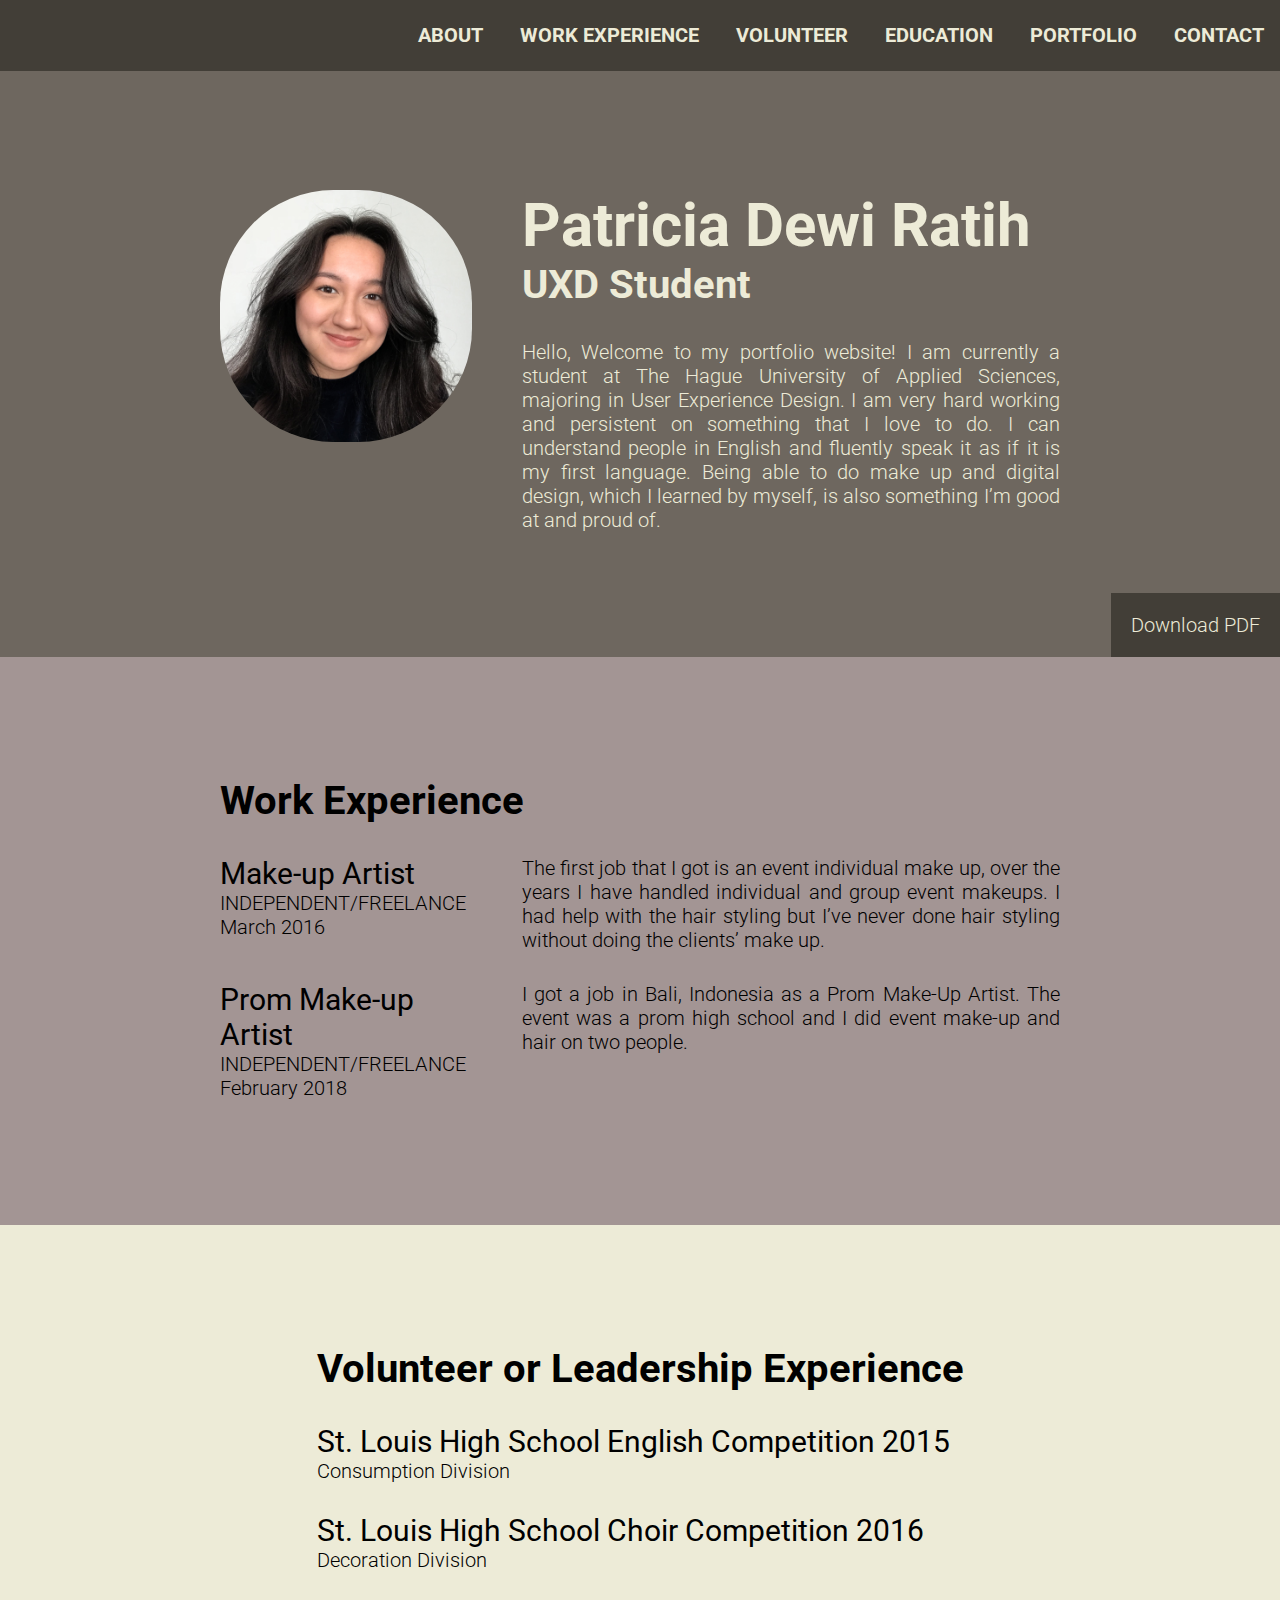
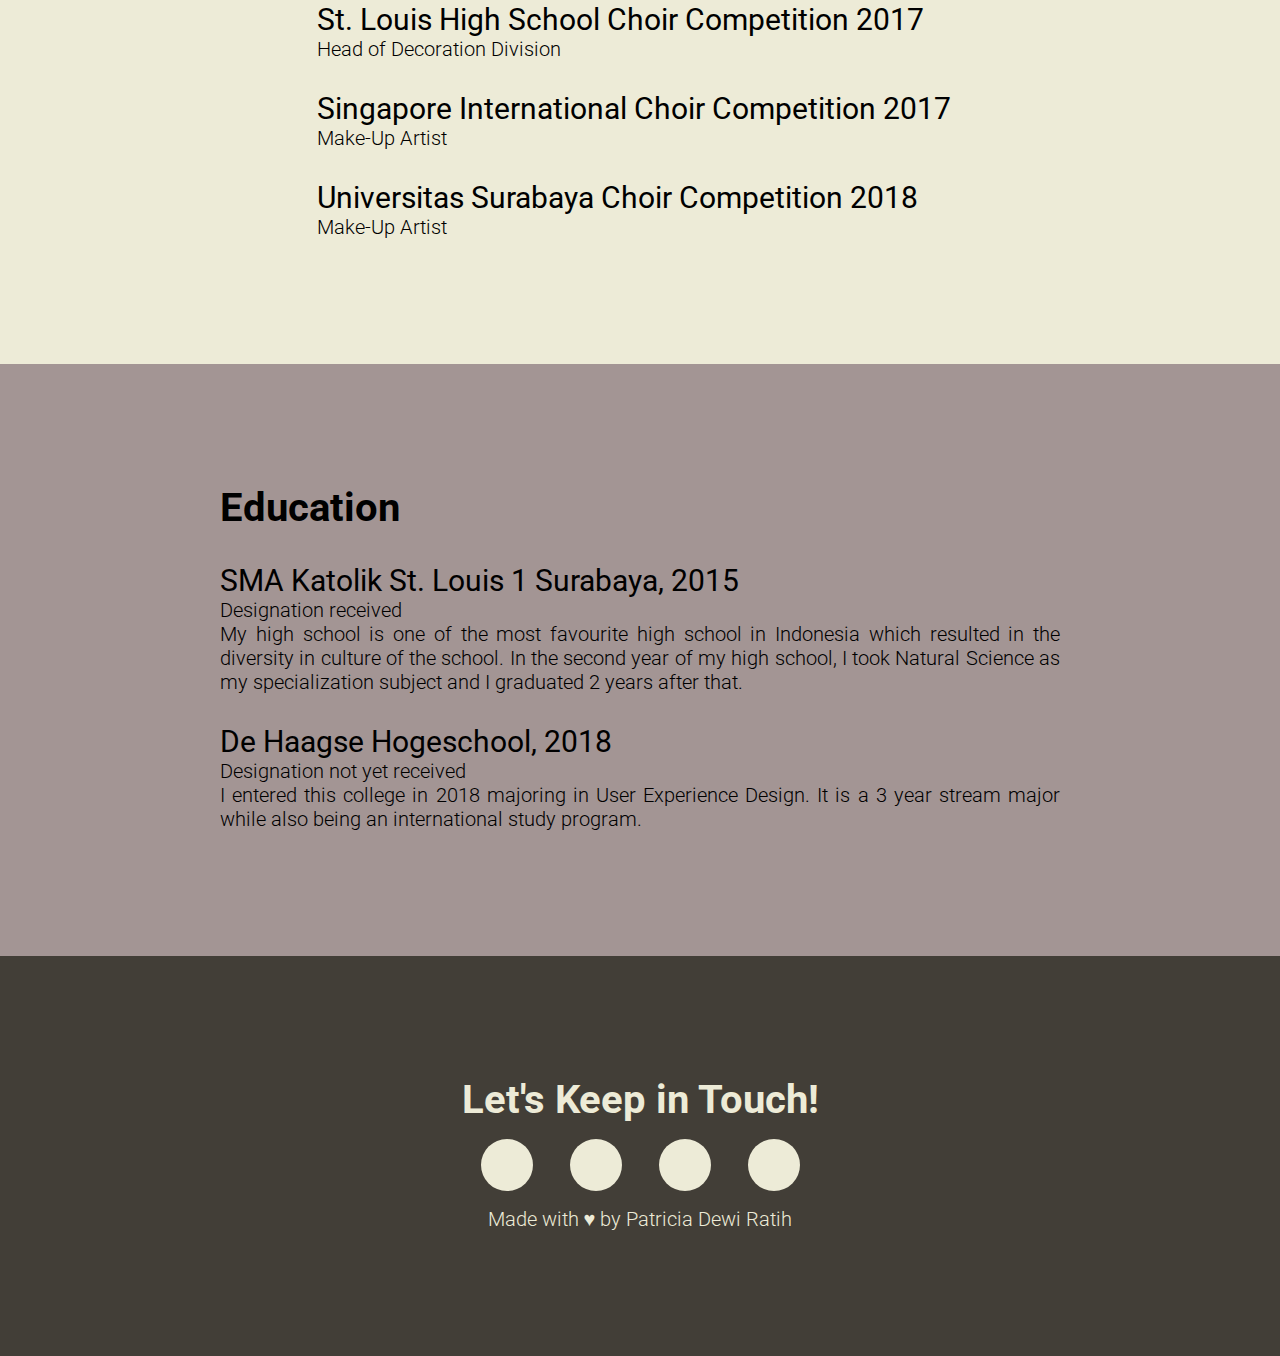
==== css-resume/index.html @ b235ac2b "can still be improved" ====
<!DOCTYPE html>
<html lang="en">
<head>
    <meta charset="UTF-8">
    <meta name="viewport" content="width=device-width, initial-scale=1.0">
    <title>Patricia Dewi Ratih| Portfolio</title>
    <link href="https://fonts.googleapis.com/css?family=Roboto:300,400,700" rel="stylesheet">
    <link rel="stylesheet" href="https://use.fontawesome.com/releases/v5.6.3/css/all.css" integrity="sha384-UHRtZLI+pbxtHCWp1t77Bi1L4ZtiqrqD80Kn4Z8NTSRyMA2Fd33n5dQ8lWUE00s/" crossorigin="anonymous">
    <link rel="stylesheet" href="css/styles.css">
</head>
<body>
    <!-- // Intro -->
    <header id="about">
        <a href="../css-resume/file/Curriculum Vitae.pdf" class="btn download" download>Download PDF</a>
        <nav>
                <label for="toggle"> &#9776; </label>
                <input type="checkbox" id="toggle"/>
                <div class="menu">
                    <a href="index.html#about">About</a>
                    <a href="index.html#work">Work Experience</a>
                    <a href="index.html#volunteer">Volunteer</a>
                    <a href="index.html#education">Education</a>
                    <a href="portfolio.html">Portfolio</a>
                    <a href="index.html#contact">Contact</a>
            </nav>
        <div class="content-wrap">
        <img class="profile-img col-narrow" src="images/IMG_1106 copy.jpg" alt="Patricia Dewi Ratih">
        <div class="col-wide">
            <h1>Patricia Dewi Ratih</h1>
            <h2>UXD Student</h2>
            <p>Hello, Welcome to my portfolio website!
                I am currently a student at The Hague University of Applied Sciences, majoring in User Experience Design. I am very hard working and persistent on something that I love to do. I can understand people in English and fluently speak it as if it is my first language. Being able to do make up and digital design, which I learned by myself, is also something I’m good at and proud of.</p>
        </div>
        </div>
    </header>
    
    <main> 
        <!-- // Work Experience -->
        <section id="work"class="work">
            <div class="content-wrap">
                <h2>Work Experience</h2>

                <!-- Job 1 Details: copy this whole block to add more jobs -->
                <div class="col-narrow">
                    <h3>Make-up Artist</h3>
                    <p class="uppercase">Independent/Freelance</p>
                    <p>March 2016</p>
                </div>
                <!-- Add as many paragraphs as you need. -->
                <div class="col-wide job-description">
                    <p>The first job that I got is an event individual make up, over the years I have handled individual and group event makeups. I had help with the hair styling but I’ve never done hair styling without doing the clients’ make up.</p>
                </div>
                <!-- Job 2 Details: copy this whole block to add more jobs -->
                <div class="col-narrow">
                    <h3>Prom Make-up Artist</h3>
                    <p class="uppercase">Independent/Freelance</p>
                    <p>February 2018</p>
                </div>
                <!-- Add as many paragraphs as you need. -->
                <div class="col-wide job-description">
                    <p>I got a job in Bali, Indonesia as a Prom Make-Up Artist. The event was a prom high school and I did event make-up and hair on two people.</p>
                </div>
                <!-- end of Job Details block. -->
            </div>
        </section>

        <section id="volunteer" class="volunteer">
            <div class="content-wrap">
                <h2>Volunteer or Leadership Experience</h2>

                <!-- Volunteer Experience: copy this whole block to add more jobs -->
                <h3>St. Louis High School English Competition 2015</h3>
                <p>Consumption Division</p>
                
                <!-- JVolunteer Experience: copy this whole block to add more jobs -->
                <h3>St. Louis High School Choir Competition 2016</h3>
                <p>Decoration Division</p>
                
                <!-- Volunteer Experience: copy this whole block to add more jobs -->
                <h3>St. Louis High School Choir Competition 2017</h3>
                <p>Head of Decoration Division</p>
            
                <!-- Volunteer Experience: copy this whole block to add more jobs -->
                <h3>Singapore International Choir Competition 2017</h3>
                <p>Make-Up Artist</p>

                <!-- Volunteer Experience: copy this whole block to add more jobs -->
                <h3>Universitas Surabaya Choir Competition 2018 </h3>
                <p>Make-Up Artist</p>

                <!-- end of Volunteer Experience block. -->
            </div>
        </section>

        <!-- // Education -->
        <section id="education" class="education">
            <div class="content-wrap">
                <h2>Education</h2>

                <!-- School details: copy this whole block to add more schools. -->
                <h3>SMA Katolik St. Louis 1 Surabaya, 2015</h3>
                <p>Designation received</p>
                
                <!-- Add as many paragraphs as you need. -->
                <p>My high school is one of the most favourite high school in Indonesia which resulted in the diversity in culture of the school. In the second year of my high school, I took Natural Science as my specialization subject and I graduated 2 years after that. </p>

                <!-- School details: copy this whole block to add more schools. -->
                <h3>De Haagse Hogeschool, 2018</h3>
                <p>Designation not yet received</p>
                
                <!-- Add as many paragraphs as you need. -->
                <p>I entered this college in 2018 majoring in User Experience Design. It is a 3 year stream major while also being an international study program.</p>
                <!-- End of school details. -->
        </div>
        </section>
        
    </main>
    
    <!-- // Footer & contact info -->
    <footer>
        <div id="contact" class="content-wrap">
        <h2>Let's Keep in Touch!</h2>
        
        <!-- Social media and contact links. Add or remove any networks. -->
            <div class="contact">
                <a  href="mailto:patriciadewiratih@outlook.com" title="Send me an e-mail"><i class="fas fa-envelope"></i></a>
                <a href="https://www.instagram.com/patriciadewiratih/" target="_blank" title="See my Instagram Profile!"><i class="fab fa-instagram"></i></a>
                <a href="https://www.linkedin.com/in/patricia-dewi-ratih-26a57a14b/" target="_blank" title="View LinkedIn profile"><i class="fab fa-linkedin"></i></a>
                <a href="https://www.facebook.com/patriciadewiratih" target="_blank" title="View Facebook page"><i class="fab fa-facebook-square"></i></a>
            </div>
        <p>Made with ♥︎ by Patricia Dewi Ratih</p>
    </div>
    </footer>
</body>
</html>
---- css-resume/css/styles.css ----
/* color pallete
red #721817
yellow #FA9F42
blue #2B4162
green #0B6E4F
gray #E0E0E2 */

/* apply a natural box layout model to all elements, but allowing components to change */
html {
    box-sizing: border-box;
  }
  *, *:before, *:after {
    box-sizing: inherit;
  }

/* Global style */
body {
    text-align: center;
    font-family: 'Roboto', sans-serif;
    font-weight: 300;
    font-size: 1.25em;
    display: inline;
    margin:0;
}
h1, h3, p {
    margin:0;
    text-align: justify;
}
h1, header h2 {
    text-align: left;
    font-family: 'Roboto', sans-serif;
    font-weight: 700;
}
h1{
    font-size: 3em;
}
section h2 {
    text-align: left;
}
h2{
    font-size: 2em;
    margin:0;
    padding-bottom: 2rem;
}
h3{
    font-weight: 400;
    font-size: 1.5em;
    text-align: left;
}
div{
    display: inline-block;
}
.content-wrap {
    max-width: 1040px;
    margin: 0 auto;
    padding: 6em 5em;
    overflow:hidden;
}
.portfolio .content-wrap{
    padding:0;
    padding-top: 6rem;
    padding-bottom: 6rem;
}
.uppercase{
    text-transform: uppercase;
}
.btn {
    text-decoration: none;
    background: #423E37;
    color: #EDEBD7;
    padding: 1em;
    display: inline-block;
    transition: 0.5s;
}
.btn:hover{
    color:#423E37;
    background: #E3B23C;
}
/* header */
header{
    background: #6E675F;
    color: #EDEBD7;
    padding-top: 70px;
    position: relative;
}

.profile-img{
    border-radius: 45%;
}
.download{
    position: absolute;
    bottom: 0;
    right: 0;
}
/* footer */
footer{
    background: #423E37;
    color: #EDEBD7;
    text-align: center;
}
footer h2{
    padding:0;
}
footer p{
    text-align: center;
}

/* Navigation */
nav{
    border-block-end: 1px solid #423E37;
    text-align: right;
    line-height: 70px;
    width: 100%;    
    background: #423E37;
    position: fixed;
    top:0;
} 
nav a{
    display: inline-block;
    text-decoration: none;
    text-transform: uppercase;
    font-weight: 700;
}
.menu{
    clear: right;
    margin: 0;
}
.menu a{
    text-decoration: none;
    color: #EDEBD7;
    margin:0;
    line-height: 70px;
    padding-left: 1rem;
    padding-right: 1rem;
    transition:0.5s;
}
.menu a:hover{
    color: #423E37;
    background: #E3B23C;
}
label{
    margin: 0 40px 0 0;
    font-size: 26px;
    line-height: 70px;
    display: none;
    width: 26px;
    float:right;
    color: #EDEBD7;
}
#toggle{
    display: none;
}
@media only screen and (max-width: 850px){
    label{
        display: block;
        cursor: pointer;
    }
    .menu{
        text-align: center;
        width: 100%;
        display: none;
    }
    .menu a{
        display:block;
        margin:0;
    }
    #toggle:checked + .menu{
        display: block;
    }
}

/* work experience*/
.work {
    background: #A39594;
}
h3 ~ p {
    margin: 0;
}

.job-description{
    margin-bottom: 1.5em; 
}

.job-description p:first-of-type{
    margin-top: 0;
}

/* volunteer */
.volunteer{
    background: #EDEBD7;
    text-align: center;
}

/* education */
.education{
    background: #A39594;
}
p + h3 {
    margin-top: 1em;
}
/* contact */
.contact a{
    margin: 0 1rem;
    padding: 1em;
    text-decoration: none;
    display: inline-flex;
    width: 40px;
    height: 40px;
    font-size: 26px;
    background: #EDEBD7;
    color: #423E37;
    border-radius: 50%;
    justify-content: center;
    align-items: center;
    transition: 0.5s;
}
.contact a:hover{
    background: #E3B23C;
}
.contact a i{
    transition: 0.5s all;
}
.contact a:hover >i{
    transform: scale(1.6) rotate(25deg);
}
.contact{
    margin: 1rem;
    padding:0;
}
/* portfolio */
.img-fluid{
    max-width:100%;
    height:auto;
    }
.img-thumbnail{
    padding:.25rem;
    background-color:#fff;
    border:1px solid #dee2e6;
    border-radius:.25rem;
    max-width:100%;
    height:auto;
    margin: 1rem;
    transition: 0.5s;
    }
img{
    width: 400px;
}
.portfolio{
    background: #6E675F;
    text-align: center;
}
.portfolio h2{
    text-align: center;
    color: #EDEBD7;
}
.img-thumbnail:hover{
    background-color: #E3B23C;
    border: 0;
    transform: scale(1.1);
}
/* media queries */
@media (min-width: 900px) {
    .col-narrow{
        width: 30%;
        float: left;
    }
    .col-wide{
        width: 70%;
        float: left;
        padding-left: 2.5em;
    }
}
    @media(max-width: 899px){
        header{
            text-align: center;
        }
        .profile-img{
            width: 300px;
        }
    }
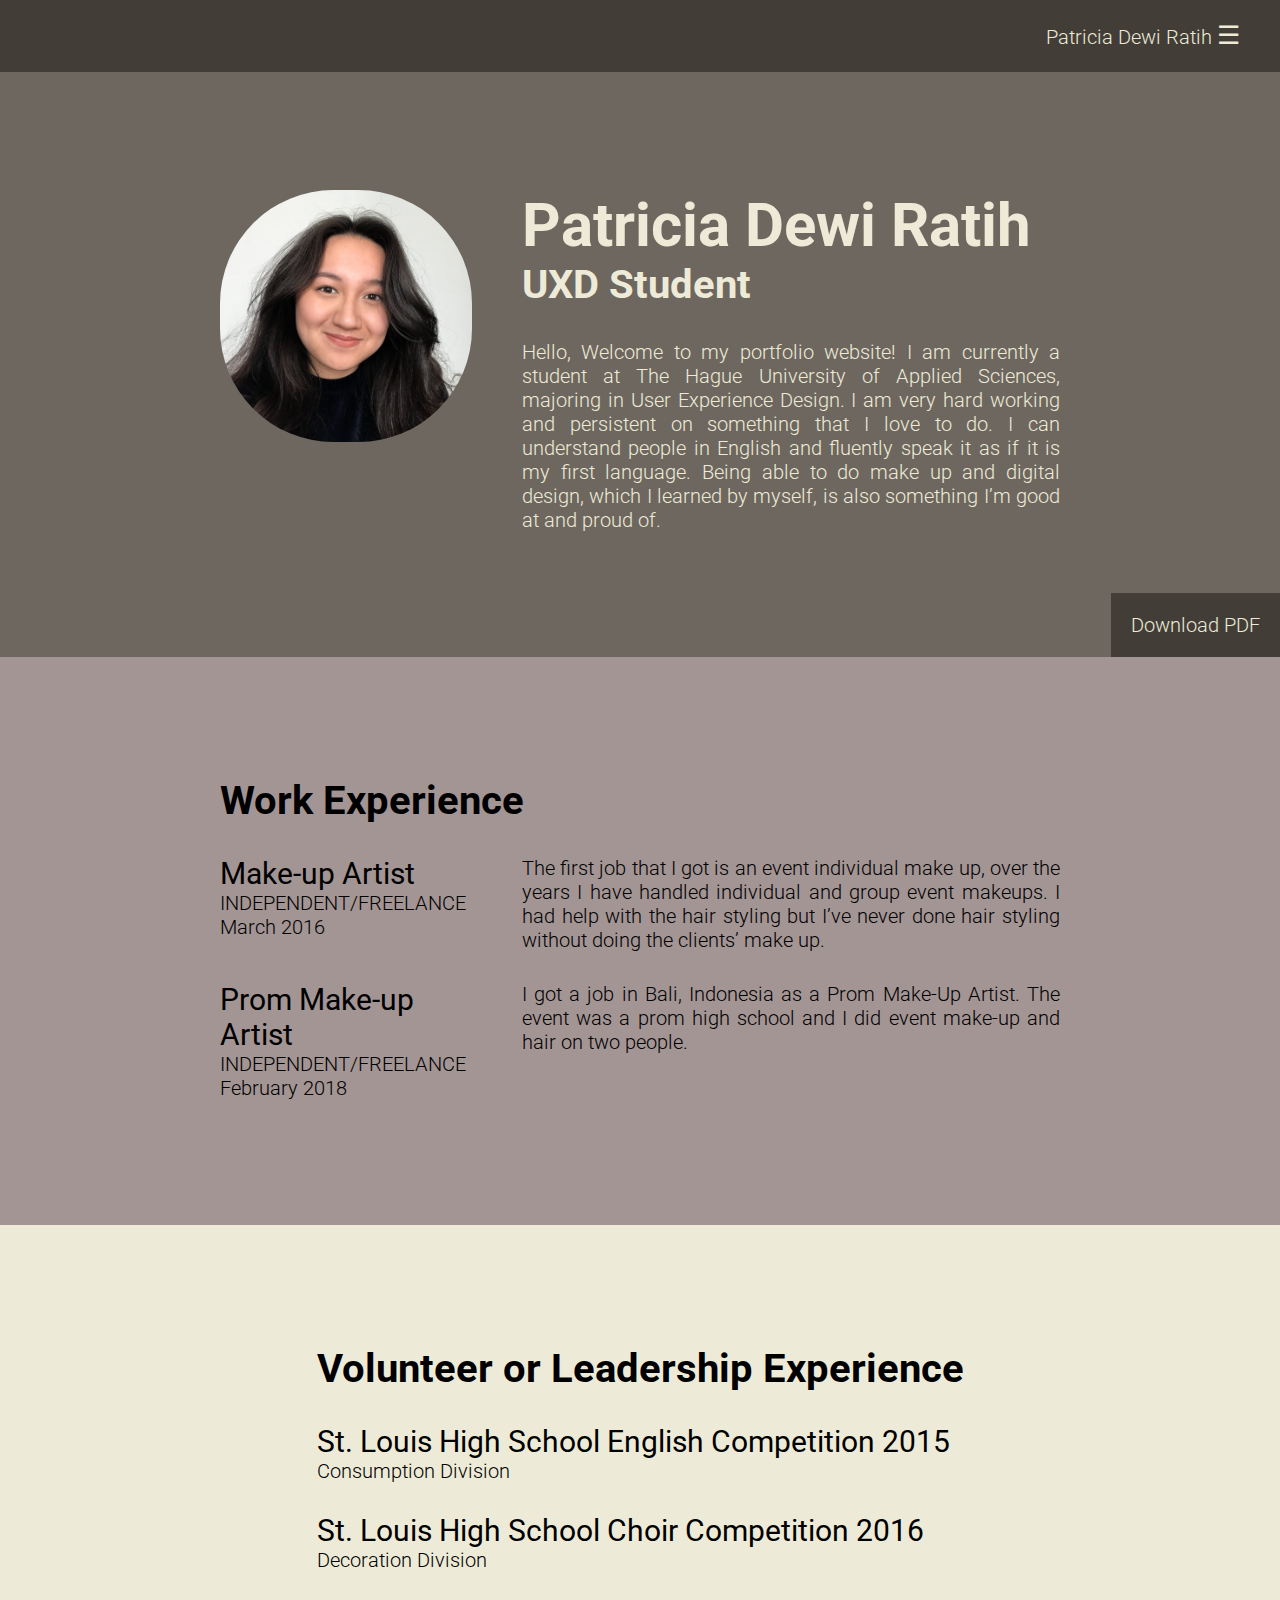
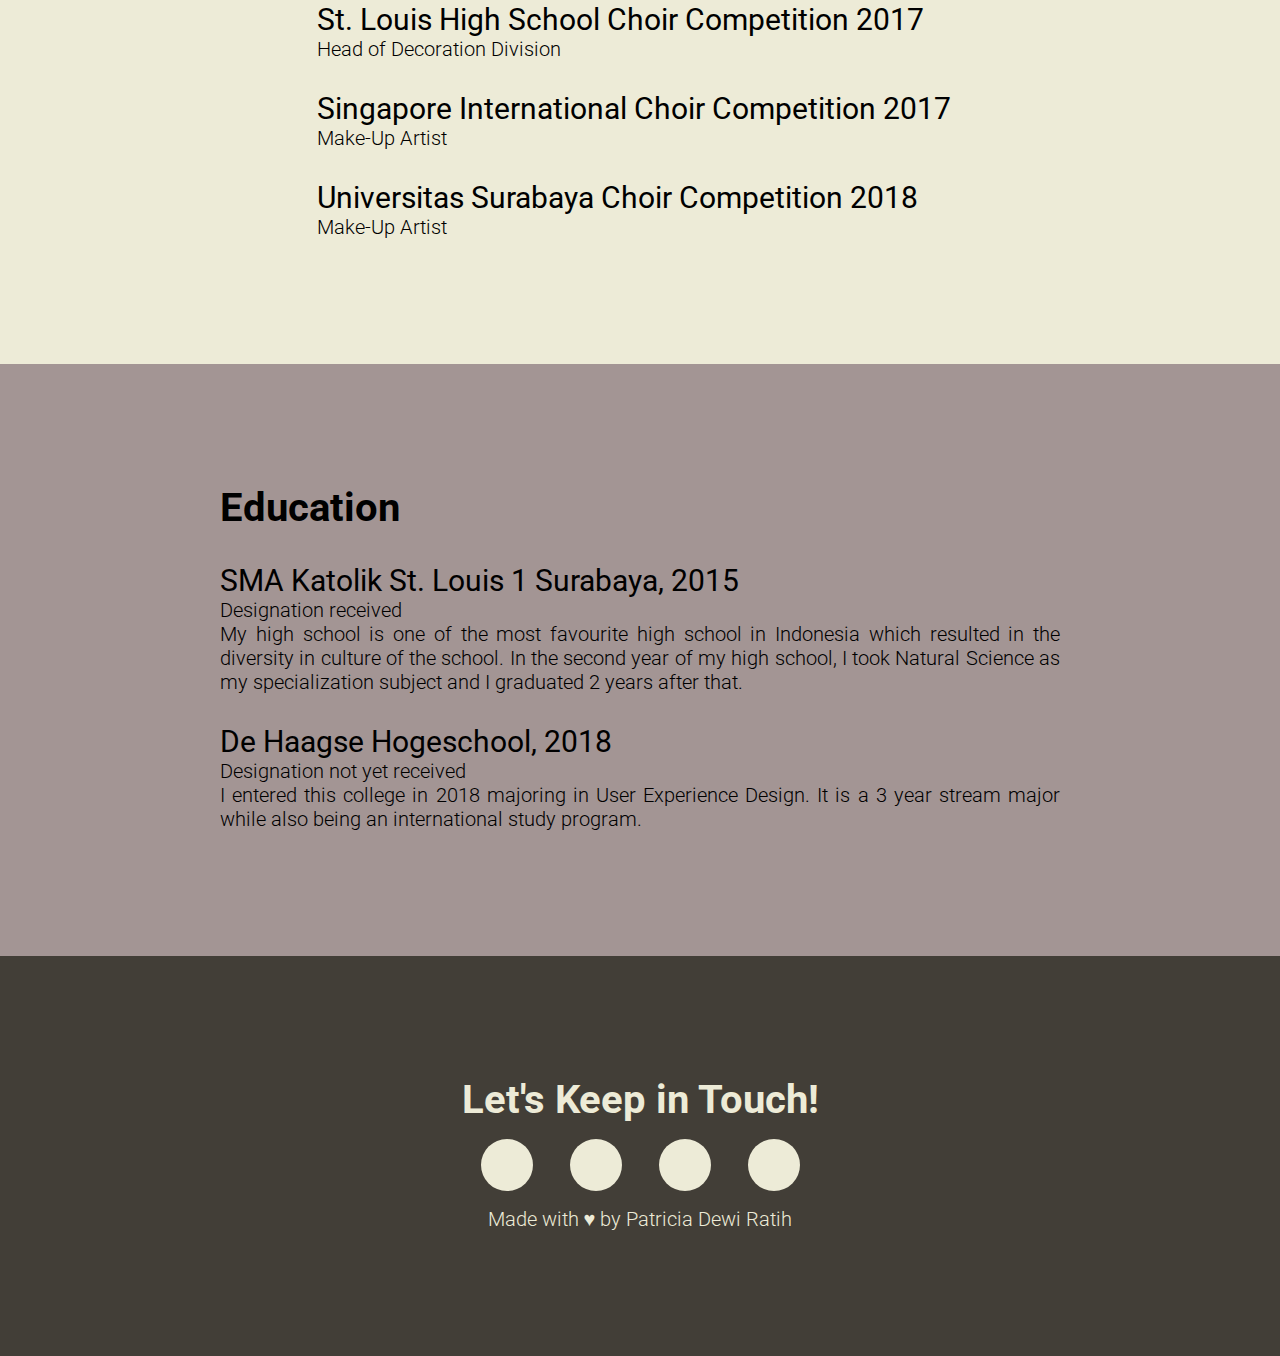
==== commit e105d302: "almose done" ====
--- a/css-resume/index.html
+++ b/css-resume/index.html
@@ -12,7 +12,7 @@
     <!-- // Intro -->
     <header id="about">
         <a href="../css-resume/file/Curriculum Vitae.pdf" class="btn download" download>Download PDF</a>
-        <nav>
+        <nav> Patricia Dewi Ratih
                 <label for="toggle"> &#9776; </label>
                 <input type="checkbox" id="toggle"/>
                 <div class="menu">
--- a/css-resume/css/styles.css
+++ b/css-resume/css/styles.css
@@ -107,7 +107,6 @@
 
 /* Navigation */
 nav{
-    border-block-end: 1px solid #423E37;
     text-align: right;
     line-height: 70px;
     width: 100%;    
@@ -115,6 +114,9 @@
     position: fixed;
     top:0;
 } 
+nav div{
+    
+}
 nav a{
     display: inline-block;
     text-decoration: none;
@@ -122,16 +124,17 @@
     font-weight: 700;
 }
 .menu{
-    clear: right;
-    margin: 0;
+    clear: left;
+    margin: 0 30px 0 0;
+    text-align: right;
+    display: none;
 }
 .menu a{
     text-decoration: none;
-    color: #EDEBD7;
-    margin:0;
-    line-height: 70px;
-    padding-left: 1rem;
-    padding-right: 1rem;
+    margin: 0 10px;
+    display:block;
+    text-align: right;
+    color:gray;
     transition:0.5s;
 }
 .menu a:hover{
@@ -142,31 +145,12 @@
     margin: 0 40px 0 0;
     font-size: 26px;
     line-height: 70px;
-    display: none;
-    width: 26px;
-    float:right;
-    color: #EDEBD7;
 }
 #toggle{
     display: none;
 }
-@media only screen and (max-width: 850px){
-    label{
-        display: block;
-        cursor: pointer;
-    }
-    .menu{
-        text-align: center;
-        width: 100%;
-        display: none;
-    }
-    .menu a{
-        display:block;
-        margin:0;
-    }
-    #toggle:checked + .menu{
-        display: block;
-    }
+#toggle:checked + .menu {
+    display: block;
 }
 
 /* work experience*/
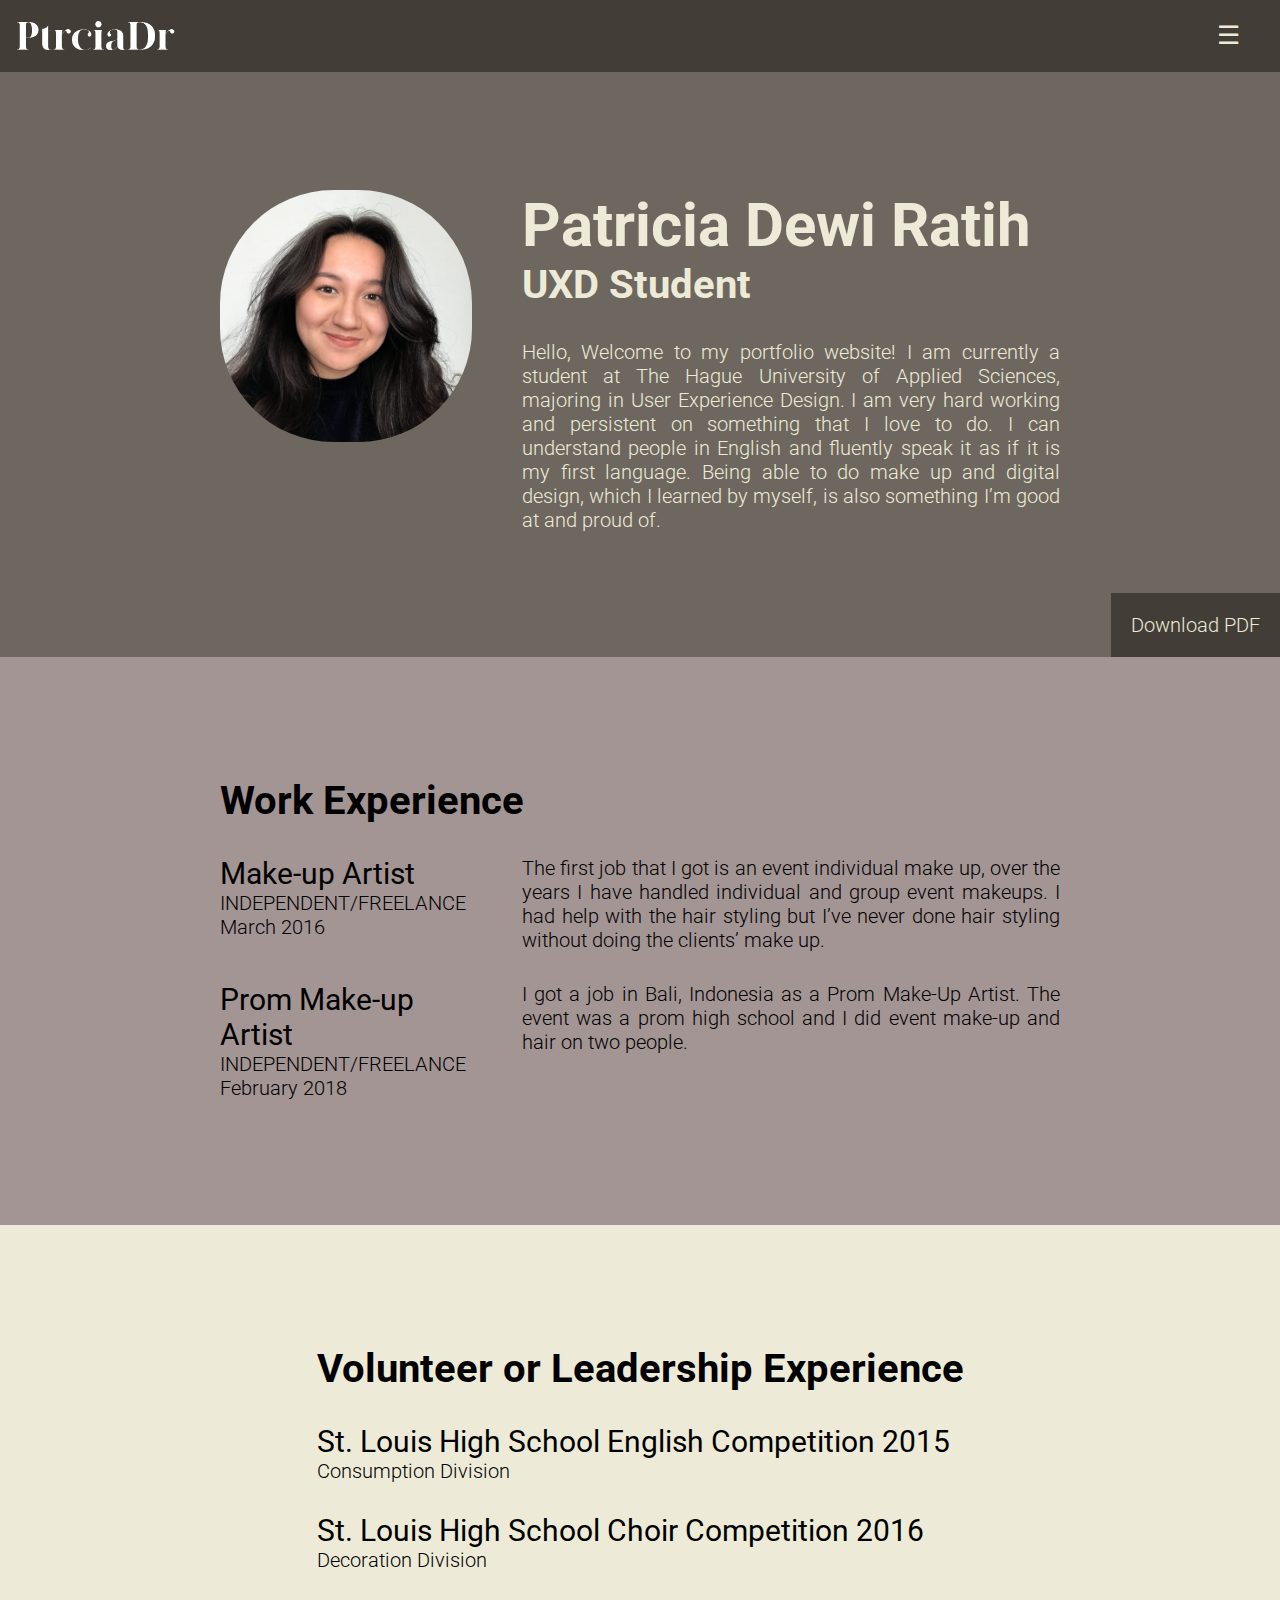
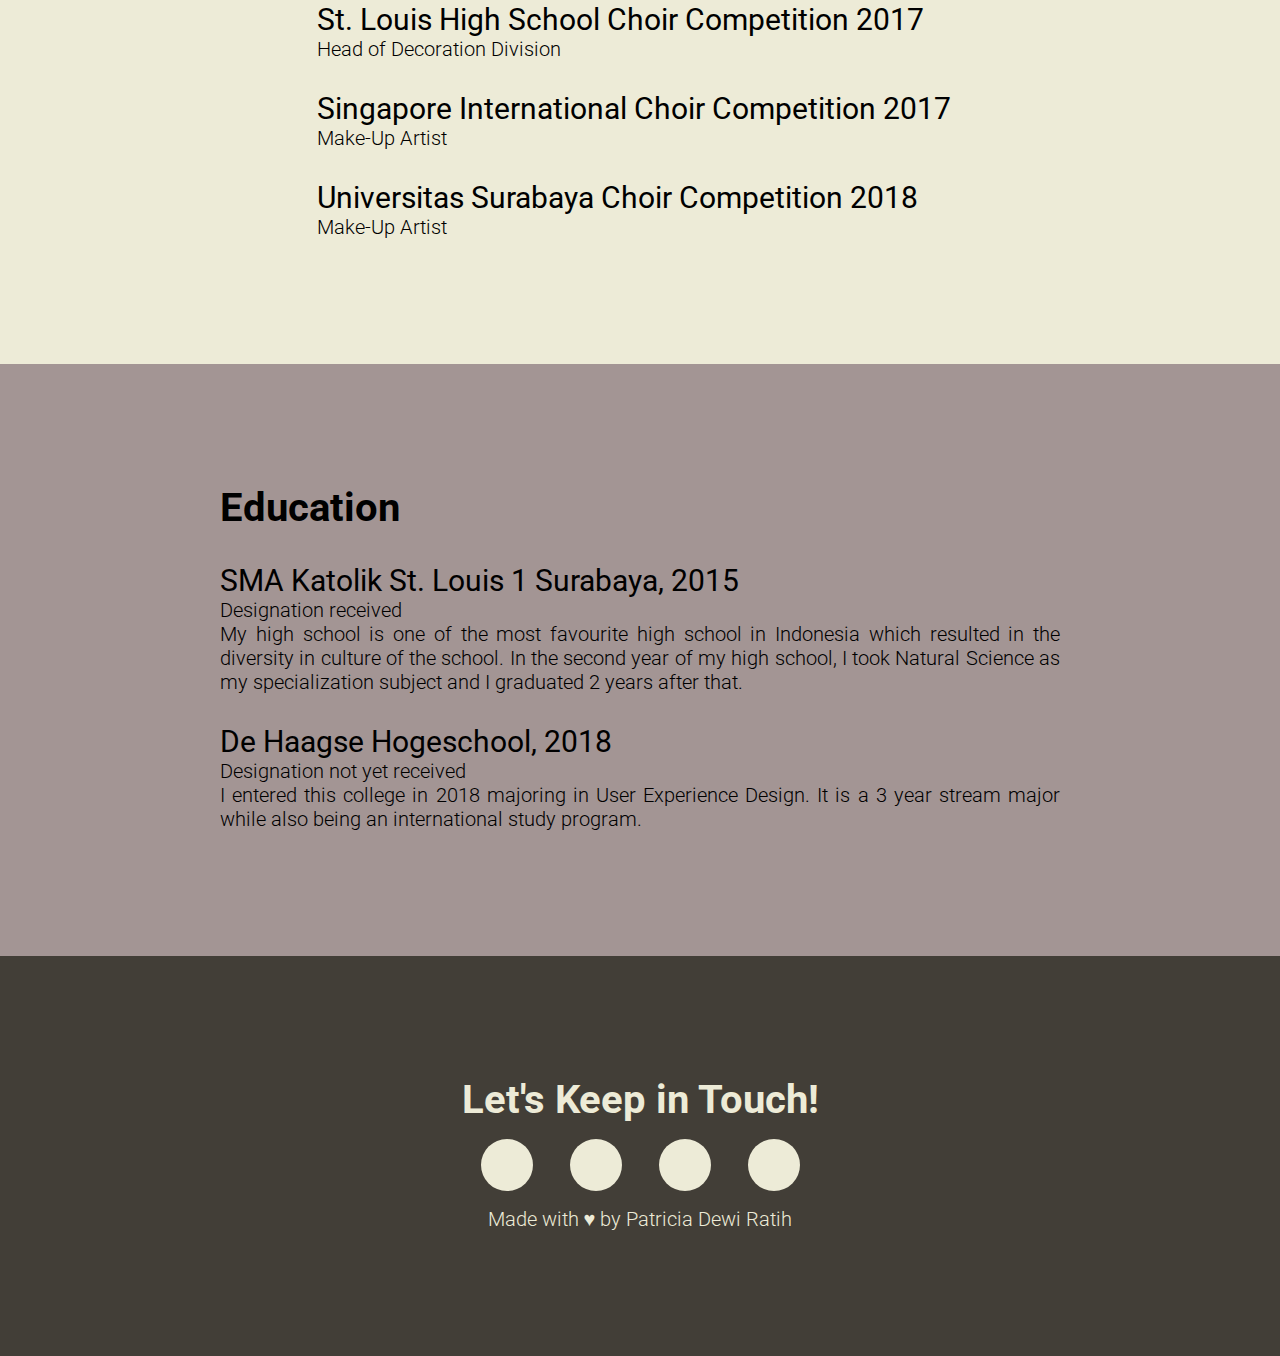
==== commit 21a8a613: "almost done 2" ====
--- a/css-resume/index.html
+++ b/css-resume/index.html
@@ -12,16 +12,19 @@
     <!-- // Intro -->
     <header id="about">
         <a href="../css-resume/file/Curriculum Vitae.pdf" class="btn download" download>Download PDF</a>
-        <nav> Patricia Dewi Ratih
+        <nav>
+                <img src="images/P.png" alt="Patricia">
                 <label for="toggle"> &#9776; </label>
                 <input type="checkbox" id="toggle"/>
                 <div class="menu">
+                    <ul>
                     <a href="index.html#about">About</a>
                     <a href="index.html#work">Work Experience</a>
                     <a href="index.html#volunteer">Volunteer</a>
                     <a href="index.html#education">Education</a>
                     <a href="portfolio.html">Portfolio</a>
                     <a href="index.html#contact">Contact</a>
+                </ul>
             </nav>
         <div class="content-wrap">
         <img class="profile-img col-narrow" src="images/IMG_1106 copy.jpg" alt="Patricia Dewi Ratih">
--- a/css-resume/css/styles.css
+++ b/css-resume/css/styles.css
@@ -114,8 +114,14 @@
     position: fixed;
     top:0;
 } 
-nav div{
-    
+nav img{
+    width: 10rem;
+    position: absolute;
+    top: 1rem;
+    left: 1rem;
+}
+.logo{
+    text-align: left;
 }
 nav a{
     display: inline-block;
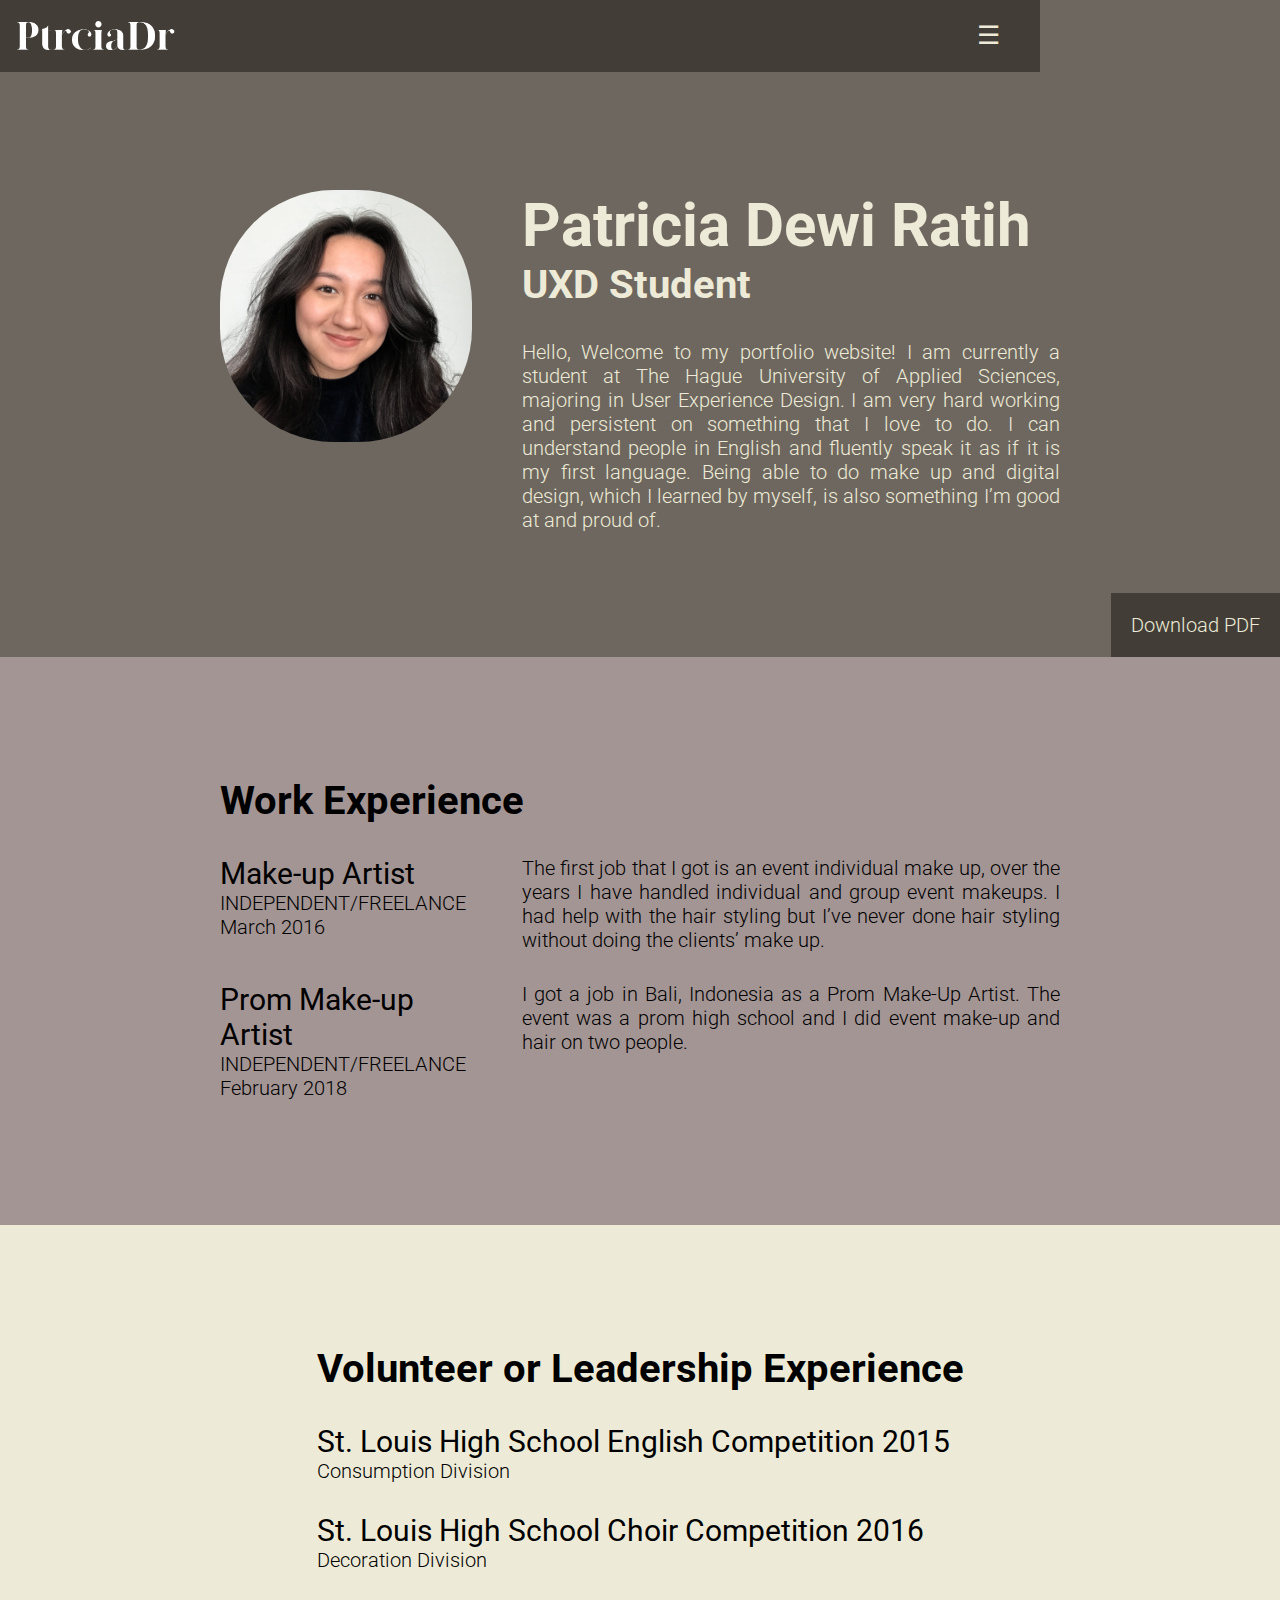
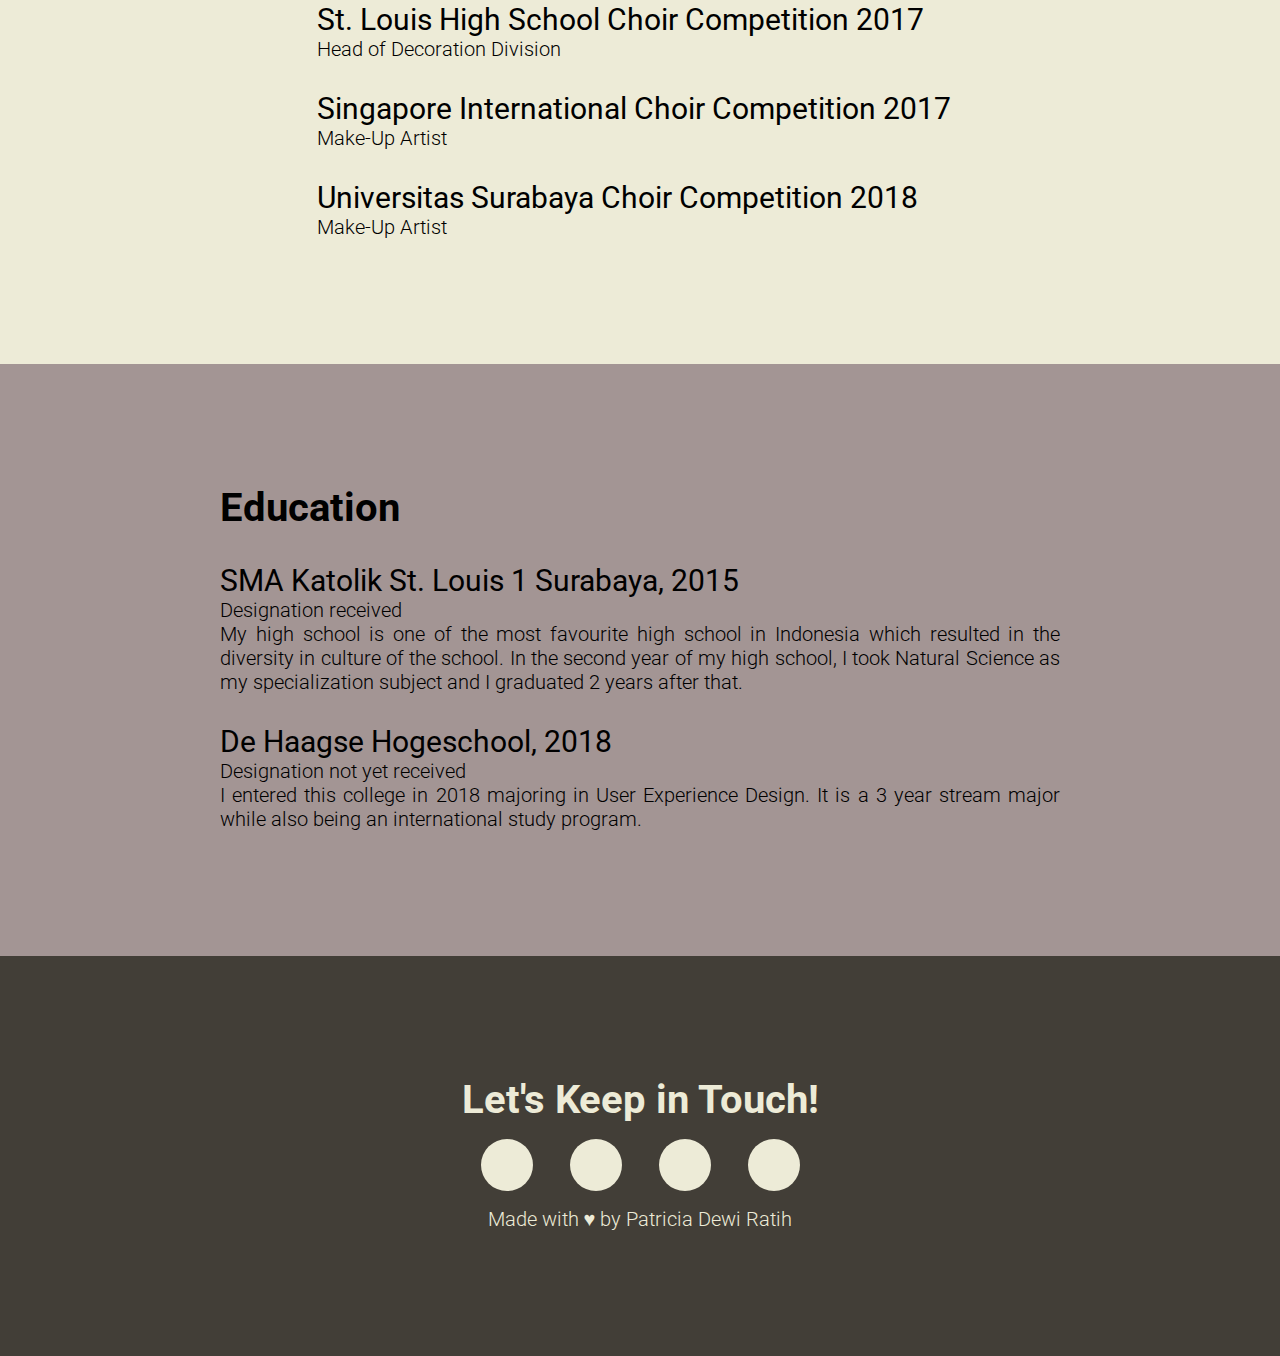
==== commit d5eaae34: "mobile not done" ====
--- a/css-resume/index.html
+++ b/css-resume/index.html
@@ -12,7 +12,7 @@
     <!-- // Intro -->
     <header id="about">
         <a href="../css-resume/file/Curriculum Vitae.pdf" class="btn download" download>Download PDF</a>
-        <nav>
+        <nav class="nav-wrap">
                 <img src="images/P.png" alt="Patricia">
                 <label for="toggle"> &#9776; </label>
                 <input type="checkbox" id="toggle"/>
--- a/css-resume/css/styles.css
+++ b/css-resume/css/styles.css
@@ -54,7 +54,7 @@
     max-width: 1040px;
     margin: 0 auto;
     padding: 6em 5em;
-    overflow:hidden;
+    overflow: auto;
 }
 .portfolio .content-wrap{
     padding:0;
@@ -108,10 +108,10 @@
 /* Navigation */
 nav{
     text-align: right;
-    line-height: 70px;
-    width: 100%;    
+    line-height: 70px;   
     background: #423E37;
     position: fixed;
+    width:100%;
     top:0;
 } 
 nav img{
@@ -129,6 +129,12 @@
     text-transform: uppercase;
     font-weight: 700;
 }
+.nav-wrap{
+    max-width: 1040px;
+    margin: 0 auto;
+    padding: 0;
+    overflow: auto;
+}
 .menu{
     clear: left;
     margin: 0 30px 0 0;
@@ -140,23 +146,23 @@
     margin: 0 10px;
     display:block;
     text-align: right;
-    color:gray;
+    color:#EDEBD7;
     transition:0.5s;
 }
 .menu a:hover{
-    color: #423E37;
-    background: #E3B23C;
+    color: #E3B23C;
 }
 label{
     margin: 0 40px 0 0;
     font-size: 26px;
-    line-height: 70px;
+    line-height: 70px;;
 }
 #toggle{
     display: none;
 }
 #toggle:checked + .menu {
     display: block;
+    clear: left;
 }
 
 /* work experience*/
@@ -261,7 +267,7 @@
     }
 }
     @media(max-width: 899px){
-        header{
+        header,h1,h2,h3{
             text-align: center;
         }
         .profile-img{
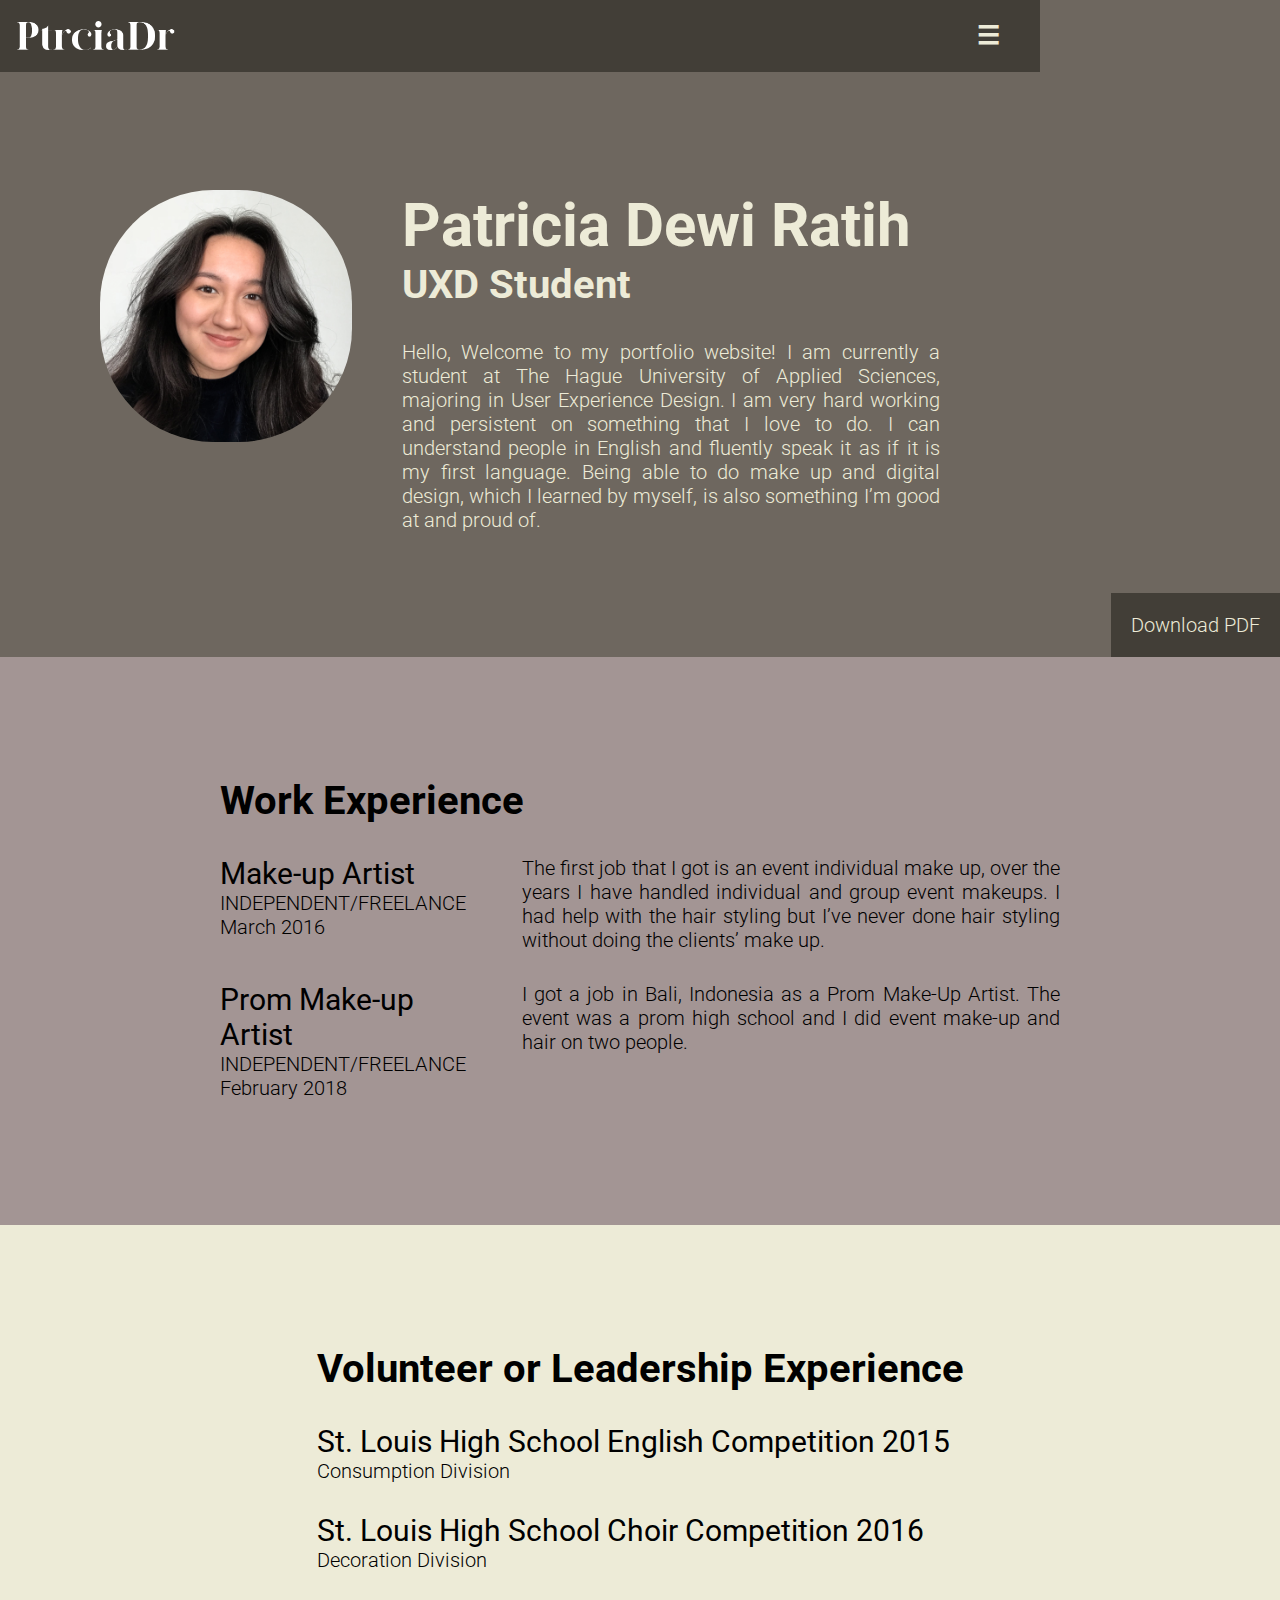
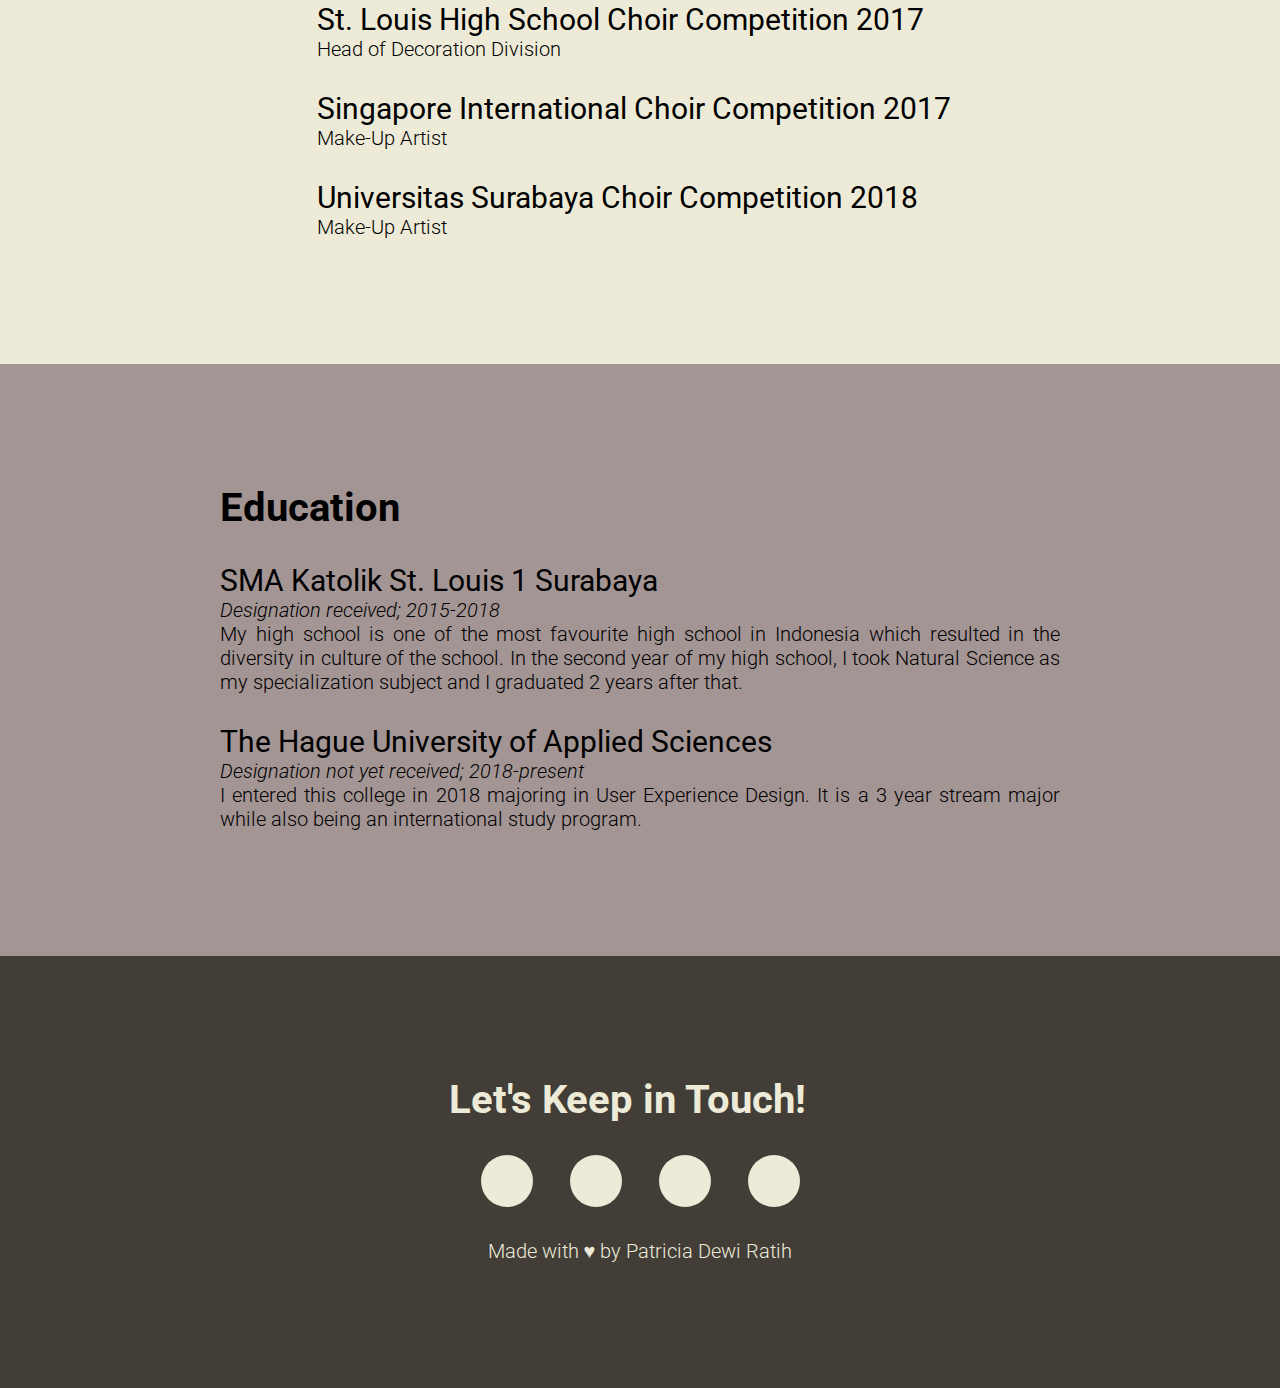
==== commit eaaecf42: "final" ====
--- a/css-resume/index.html
+++ b/css-resume/index.html
@@ -101,15 +101,15 @@
                 <h2>Education</h2>
 
                 <!-- School details: copy this whole block to add more schools. -->
-                <h3>SMA Katolik St. Louis 1 Surabaya, 2015</h3>
-                <p>Designation received</p>
+                <h3>SMA Katolik St. Louis 1 Surabaya</h3>
+                <p><i>Designation received; 2015-2018</i></p>
                 
                 <!-- Add as many paragraphs as you need. -->
                 <p>My high school is one of the most favourite high school in Indonesia which resulted in the diversity in culture of the school. In the second year of my high school, I took Natural Science as my specialization subject and I graduated 2 years after that. </p>
 
                 <!-- School details: copy this whole block to add more schools. -->
-                <h3>De Haagse Hogeschool, 2018</h3>
-                <p>Designation not yet received</p>
+                <h3>The Hague University of Applied Sciences</h3>
+                <p><i>Designation not yet received; 2018-present</i></p>
                 
                 <!-- Add as many paragraphs as you need. -->
                 <p>I entered this college in 2018 majoring in User Experience Design. It is a 3 year stream major while also being an international study program.</p>
--- a/css-resume/css/styles.css
+++ b/css-resume/css/styles.css
@@ -26,26 +26,28 @@
     margin:0;
     text-align: justify;
 }
-h1, header h2 {
+h1, header {
     text-align: left;
     font-family: 'Roboto', sans-serif;
     font-weight: 700;
 }
 h1{
     font-size: 3em;
-}
-section h2 {
-    text-align: left;
 }
 h2{
     font-size: 2em;
     margin:0;
     padding-bottom: 2rem;
+    text-align: left;
 }
 h3{
     font-weight: 400;
     font-size: 1.5em;
     text-align: left;
+}
+p{
+    font-family: "Roboto", sans-serif;
+    font-weight: 300;
 }
 div{
     display: inline-block;
@@ -91,6 +93,7 @@
     position: absolute;
     bottom: 0;
     right: 0;
+    font-weight: 300;
 }
 /* footer */
 footer{
@@ -196,7 +199,7 @@
 }
 /* contact */
 .contact a{
-    margin: 0 1rem;
+    margin: 1rem;
     padding: 1em;
     text-decoration: none;
     display: inline-flex;
@@ -267,8 +270,17 @@
     }
 }
     @media(max-width: 899px){
-        header,h1,h2,h3{
+        header,h1,h3,p,.emphasis{
             text-align: center;
+        }
+        h2{
+            text-align: center;
+        }
+        header p {
+            text-align: justify;
+        }
+        .education p{
+            text-align: justify;
         }
         .profile-img{
             width: 300px;
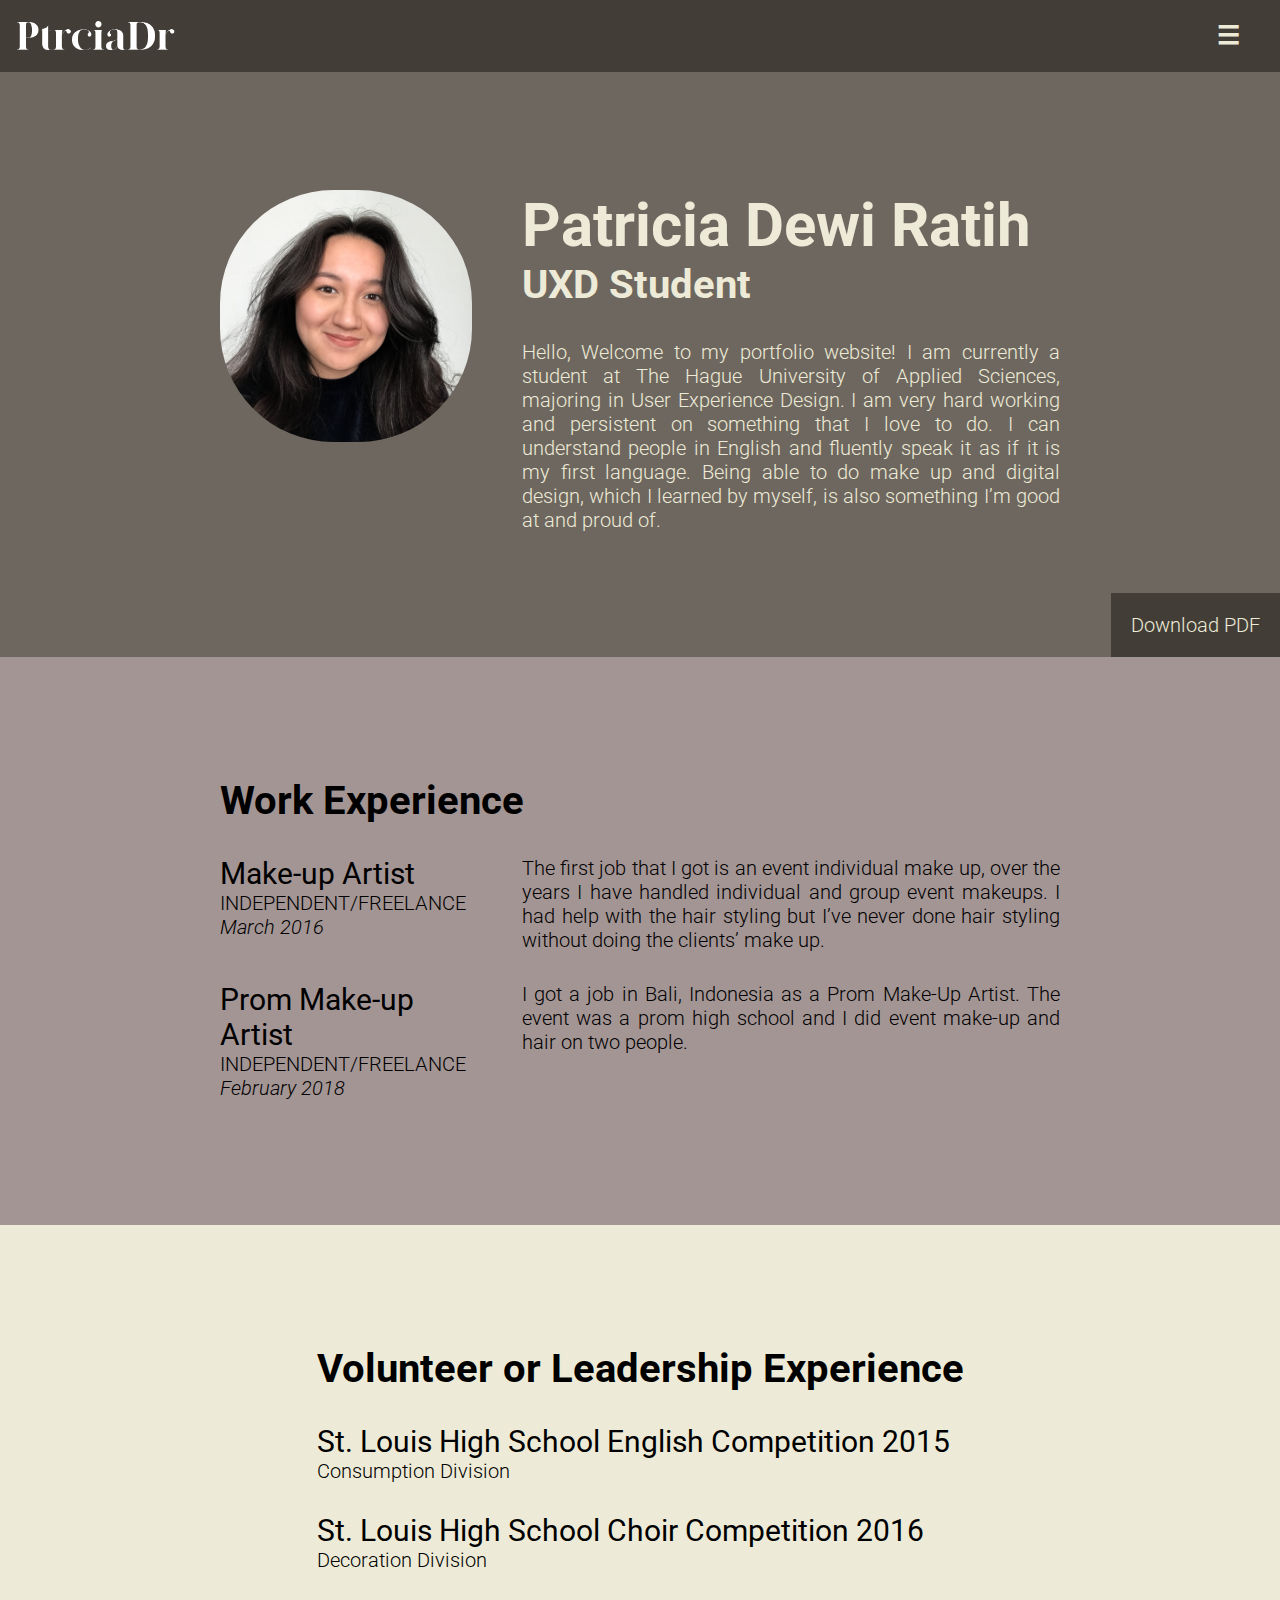
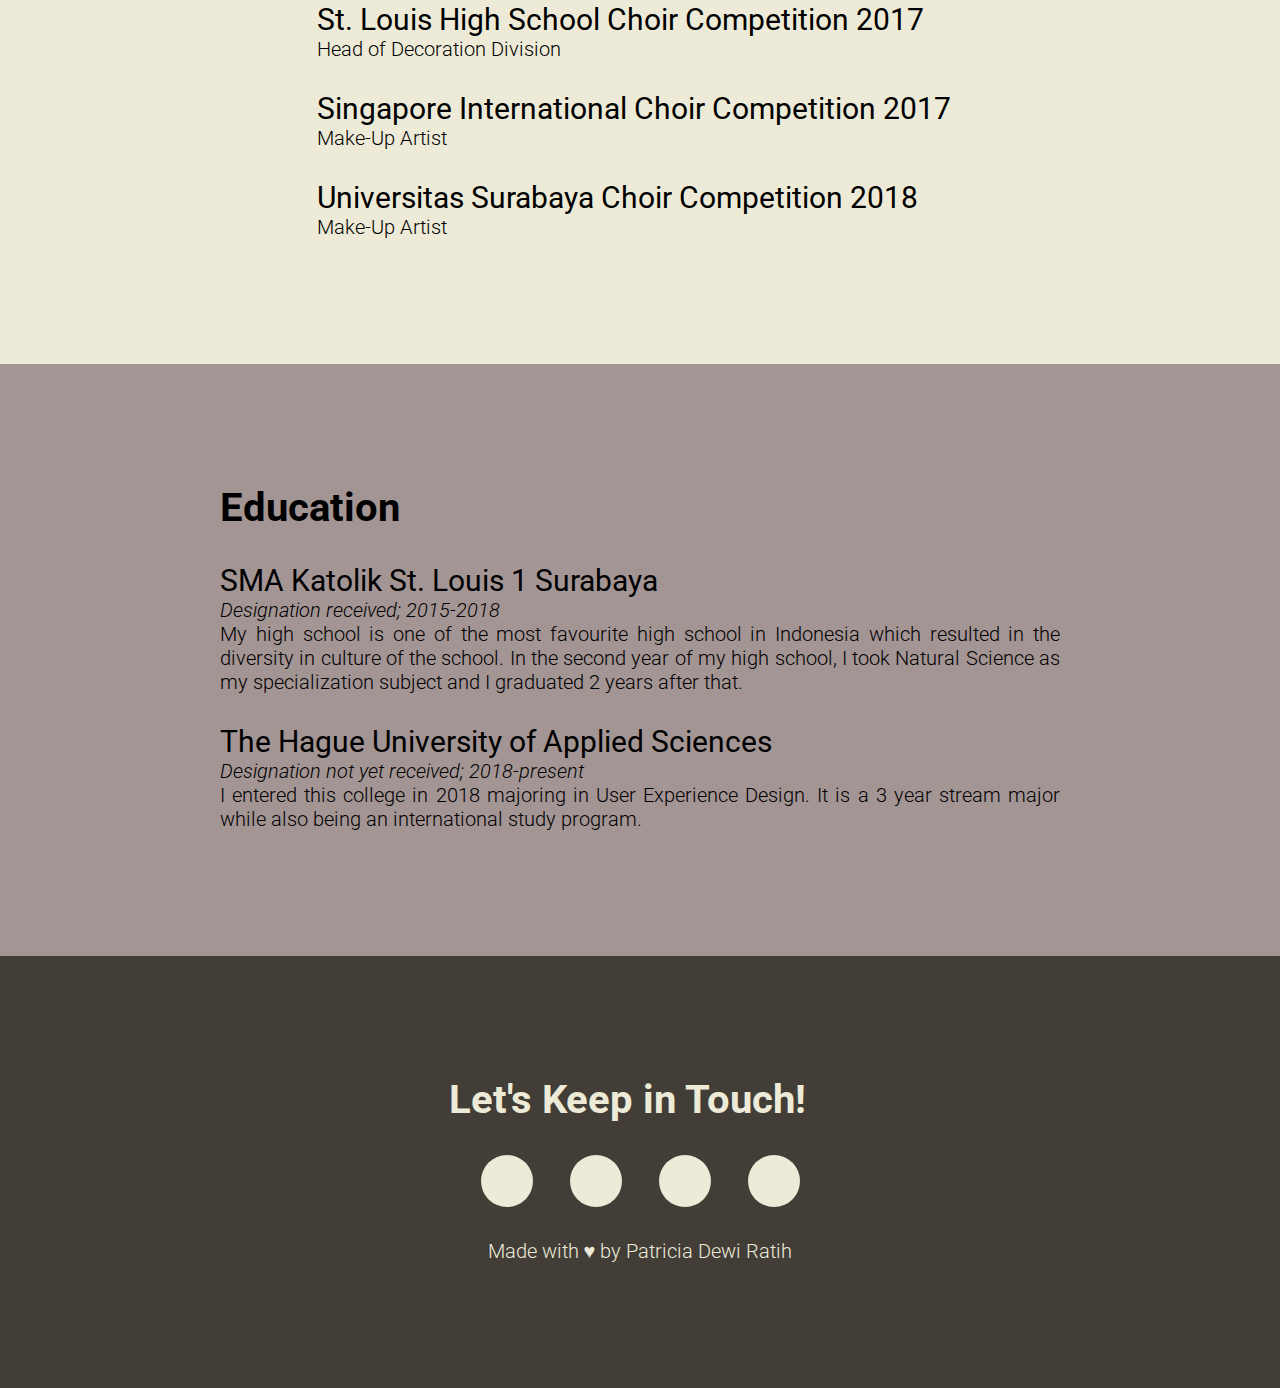
==== commit f4c578bf: "Final" ====
--- a/css-resume/index.html
+++ b/css-resume/index.html
@@ -47,7 +47,7 @@
                 <div class="col-narrow">
                     <h3>Make-up Artist</h3>
                     <p class="uppercase">Independent/Freelance</p>
-                    <p>March 2016</p>
+                    <p class="emphasis">March 2016</p>
                 </div>
                 <!-- Add as many paragraphs as you need. -->
                 <div class="col-wide job-description">
@@ -57,7 +57,7 @@
                 <div class="col-narrow">
                     <h3>Prom Make-up Artist</h3>
                     <p class="uppercase">Independent/Freelance</p>
-                    <p>February 2018</p>
+                    <p class="emphasis">February 2018</p>
                 </div>
                 <!-- Add as many paragraphs as you need. -->
                 <div class="col-wide job-description">
@@ -102,14 +102,14 @@
 
                 <!-- School details: copy this whole block to add more schools. -->
                 <h3>SMA Katolik St. Louis 1 Surabaya</h3>
-                <p><i>Designation received; 2015-2018</i></p>
+                <p class="emphasis">Designation received; 2015-2018</p>
                 
                 <!-- Add as many paragraphs as you need. -->
                 <p>My high school is one of the most favourite high school in Indonesia which resulted in the diversity in culture of the school. In the second year of my high school, I took Natural Science as my specialization subject and I graduated 2 years after that. </p>
 
                 <!-- School details: copy this whole block to add more schools. -->
                 <h3>The Hague University of Applied Sciences</h3>
-                <p><i>Designation not yet received; 2018-present</i></p>
+                <p class="emphasis">Designation not yet received; 2018-present</p>
                 
                 <!-- Add as many paragraphs as you need. -->
                 <p>I entered this college in 2018 majoring in User Experience Design. It is a 3 year stream major while also being an international study program.</p>
--- a/css-resume/css/styles.css
+++ b/css-resume/css/styles.css
@@ -12,6 +12,7 @@
   *, *:before, *:after {
     box-sizing: inherit;
   }
+  
 
 /* Global style */
 body {
@@ -48,6 +49,9 @@
 p{
     font-family: "Roboto", sans-serif;
     font-weight: 300;
+}
+.emphasis{
+    font-style: italic;
 }
 div{
     display: inline-block;
@@ -84,6 +88,7 @@
     color: #EDEBD7;
     padding-top: 70px;
     position: relative;
+    text-align: center;
 }
 
 .profile-img{
@@ -131,9 +136,12 @@
     text-decoration: none;
     text-transform: uppercase;
     font-weight: 700;
+    width: 100%;
+}
+ul{
+    margin-right: 1rem;
 }
 .nav-wrap{
-    max-width: 1040px;
     margin: 0 auto;
     padding: 0;
     overflow: auto;
@@ -244,6 +252,10 @@
 img{
     width: 400px;
 }
+.post{
+    height:auto;
+    width: 843px;
+}
 .portfolio{
     background: #6E675F;
     text-align: center;
@@ -269,20 +281,20 @@
         padding-left: 2.5em;
     }
 }
-    @media(max-width: 899px){
-        header,h1,h3,p,.emphasis{
-            text-align: center;
-        }
-        h2{
-            text-align: center;
-        }
-        header p {
-            text-align: justify;
-        }
-        .education p{
-            text-align: justify;
-        }
-        .profile-img{
-            width: 300px;
-        }
-    }+@media(max-width: 899px){
+   .content-wrap{
+        position: center;
+    }
+    header,h1,h2,h3,p,.emphasis{
+        text-align: center;
+    }
+    .work .emphasis, .work .uppercase, .education .emphasis{
+        text-align: center;
+    }
+    header p, .work p, .education p{
+        text-align: justify;
+    }
+    .profile-img{
+        max-width: 80%;
+    }
+}